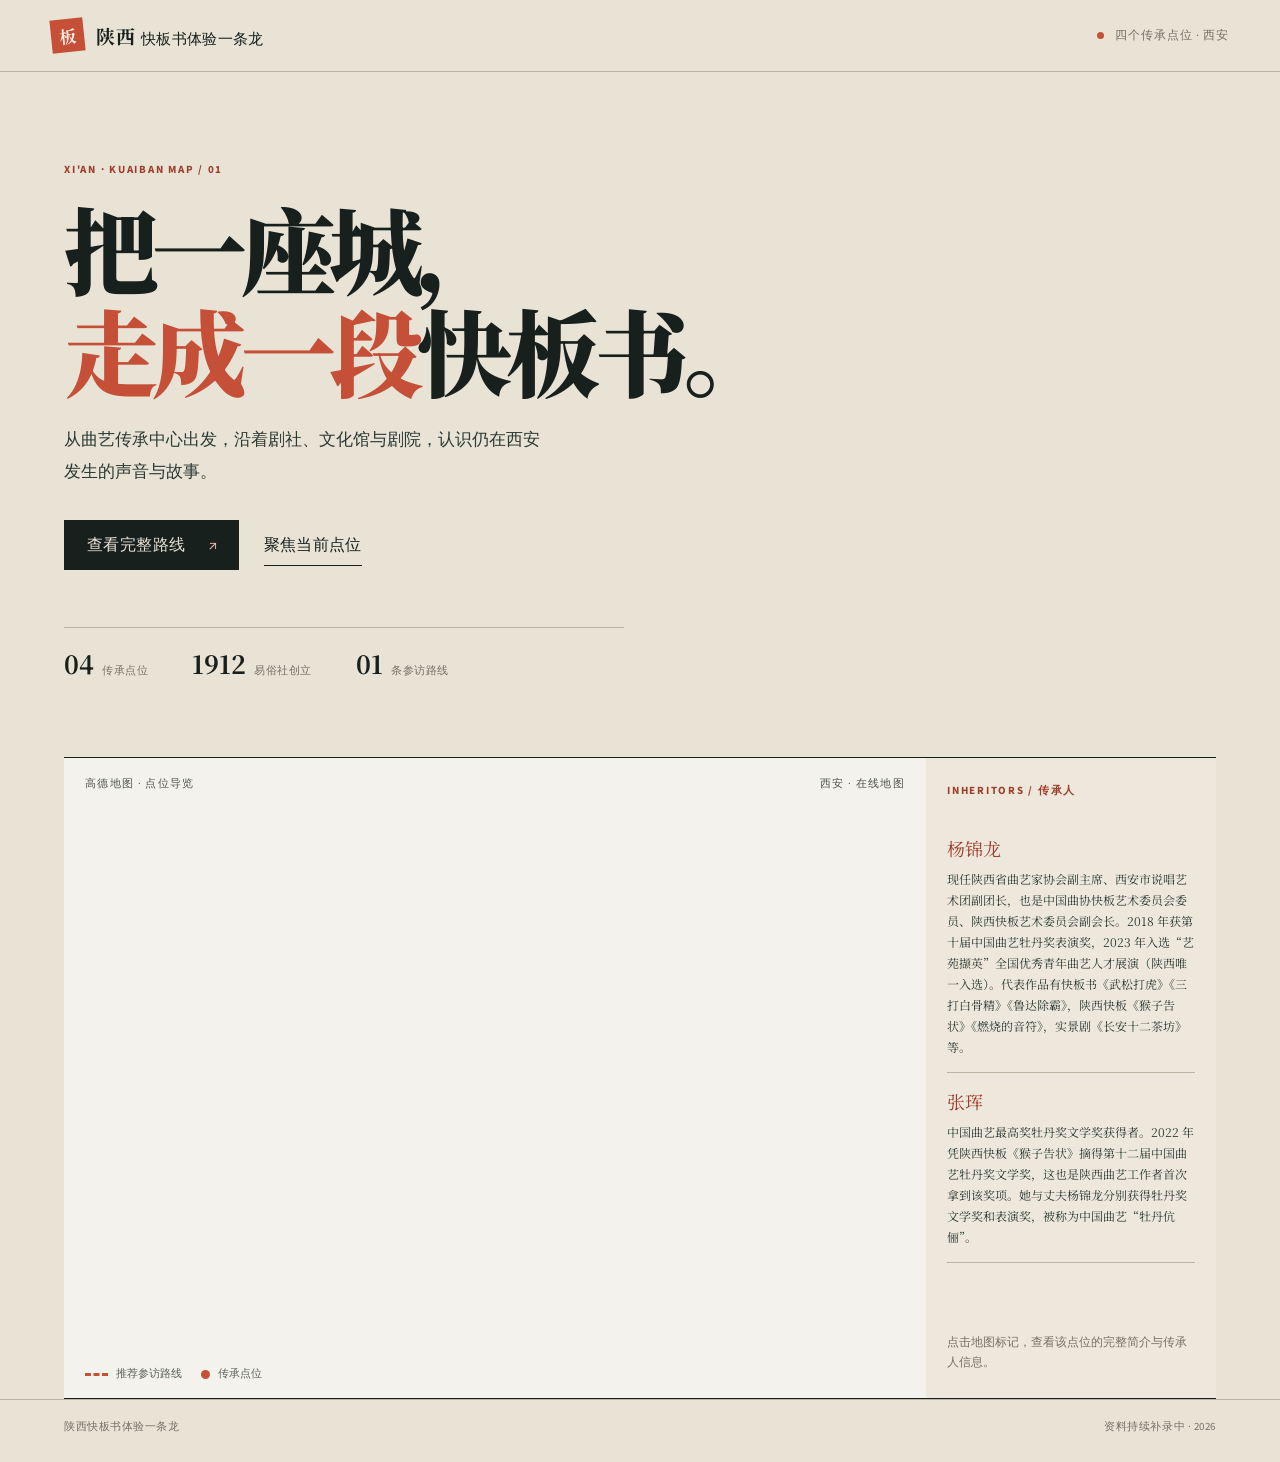
==== index.html @ 2d15ac90 "发布陕西快板书体验一条龙静态网页" ====
<!doctype html>
<html lang="zh-CN">
  <head>
    <meta charset="UTF-8" />
    <meta name="viewport" content="width=device-width, initial-scale=1.0" />
    <meta name="theme-color" content="#17201d" />
    <title>陕西快板书体验一条龙</title>
    <link rel="stylesheet" href="styles.css?v=amap20" />
    <script>window._AMapSecurityConfig={securityJsCode:'a6486c6a48bc2e803188464b3180329f'};window.initAMap=()=>window.dispatchEvent(new Event('amap-ready'));</script>
    <script src="https://webapi.amap.com/maps?v=2.0&key=918c41a91f92897a0891cd1651e1e7b3&callback=initAMap"></script>
  </head>
  <body>
    <header class="topbar">
      <a class="brand" href="#top" aria-label="返回首页">
        <span class="brand-mark">板</span>
        <span><b>陕西</b> 快板书体验一条龙</span>
      </a>
      <div class="top-meta"><span class="status-dot"></span> 四个传承点位 · 西安</div>
    </header>

    <main id="top" class="page-shell">
      <section class="intro-block">
        <div class="eyebrow">XI'AN · KUAIBAN MAP / 01</div>
        <h1>把一座城，<br /><em>走成一段</em>快板书。</h1>
        <p class="intro-copy">从曲艺传承中心出发，沿着剧社、文化馆与剧院，认识仍在西安发生的声音与故事。</p>
        <div class="intro-actions">
          <button id="routeToggle" class="primary-button" type="button">查看完整路线 <span>↗</span></button>
          <button id="focusCurrent" class="text-button" type="button">聚焦当前点位</button>
        </div>
        <div class="metrics" aria-label="地图概况">
          <div><strong>04</strong><span>传承点位</span></div>
          <div><strong>1912</strong><span>易俗社创立</span></div>
          <div><strong>01</strong><span>条参访路线</span></div>
        </div>
      </section>

      <section class="map-layout" aria-label="点位地图">
        <div class="map-stage">
          <div class="map-heading"><span>高德地图 · 点位导览</span><span>西安 · 在线地图</span></div>
          <div id="realMap" class="local-map" role="application" aria-label="西安快板书传承点位地图">
            <div id="mapStatus" class="map-status" role="status">正在加载高德地图…</div>
            <div id="amapContainer" class="amap-container" aria-hidden="false"></div>
            <div id="mapLibre" class="maplibre-map" aria-hidden="true"></div>
            <svg id="localMapSvg" viewBox="0 0 1000 640" preserveAspectRatio="xMidYMid slice" aria-hidden="true">
              <defs><pattern id="localGrid" width="34" height="34" patternUnits="userSpaceOnUse"><path d="M34 0H0V34" fill="none" stroke="#99a095" stroke-opacity=".22"/></pattern><filter id="shadow"><feDropShadow dx="0" dy="4" stdDeviation="4" flood-opacity=".18"/></filter></defs>
              <image id="baseMapImage" href="assets/xian-map.png" x="0" y="0" width="1000" height="640" preserveAspectRatio="xMidYMid slice"/>
              <rect width="1000" height="640" fill="#d6d1c5"/><rect width="1000" height="640" fill="url(#localGrid)"/>
              <path class="local-park" d="M80 128C170 80 244 108 319 77s130-27 204 23 147 31 234 77 80 110 104 177-15 141-93 175-159-11-223 26-154 21-220-29-144-41-156-113 24-155-21-285z"/>
              <path class="local-water" d="M-40 555C170 462 280 483 412 550s302 82 640-20"/><path class="local-water thin" d="M-20 582C170 489 286 512 416 574s304 77 628-17"/>
              <g class="local-roads"><path d="M-20 525C170 470 318 412 488 367S764 260 1030 108"/><path d="M-30 168C157 212 280 310 433 341s296 31 604 115"/><path d="M220-20C266 152 342 275 459 361s227 161 367 326"/><path d="M807-20C702 108 642 207 614 310s-27 207-78 350"/><path class="minor" d="M27 350C177 305 292 316 430 355s288 53 558-25M179 622c75-117 163-171 284-197s267-4 482 83"/></g>
              <g class="local-blocks"><path d="M132 224h92v59h-92zM243 212h78v71h-78zM337 232h65v51h-65zM142 301h82v44h-82zM249 303h88v42h-88z"/><path d="M496 126h89v68h-89zM605 143h67v51h-67zM692 127h109v67H692zM518 220h77v57h-77zM612 220h104v57H612z"/><path d="M738 370h85v54h-85zM842 356h70v68h-70zM764 450h64v47h-64zM842 449h100v48H842z"/></g>
              <g class="local-labels"><text x="113" y="115">城墙以内</text><text x="797" y="577">曲江片区</text><text x="79" y="437">雁塔区</text><text x="817" y="269">新城区</text><text x="310" y="418">南二环</text><text x="697" y="311">北大街</text><text x="393" y="184">东大街</text></g>
              <path id="routePath" class="local-route is-hidden" d="M183 465 C 308 431, 393 405, 504 354 S 680 260, 809 178"/>
              <g id="markers"></g>
            </svg>
            <div class="local-zoom"><button id="zoomIn" type="button" aria-label="放大地图">+</button><button id="zoomOut" type="button" aria-label="缩小地图">−</button></div>
          </div>
          <article id="mapCard" class="map-card" aria-live="polite">
            <button id="mapCardClose" class="map-card-close" type="button" aria-label="关闭点位卡片">×</button>
            <div class="map-card-image" id="mapCardImage"></div>
            <div class="map-card-body"><div class="map-card-kicker" id="mapCardKicker"></div><h3 id="mapCardTitle"></h3><p id="mapCardIntro"></p></div>
          </article>
          <div class="map-legend"><span><i class="legend-line"></i> 推荐参访路线</span><span><i class="legend-point"></i> 传承点位</span></div>
        </div>
        <aside class="spot-panel"><div class="panel-kicker">INHERITORS / 传承人</div><div id="panelPeople" class="panel-people"></div><div class="panel-note">点击地图标记，查看该点位的完整简介与传承人信息。</div></aside>
      </section>
    </main>
    <footer class="footer"><span>陕西快板书体验一条龙</span><span>资料持续补录中 · 2026</span></footer>
    <script src="app.js?v=amap20"></script>
  </body>
</html>
---- styles.css ----
@import url('https://fonts.googleapis.com/css2?family=Noto+Serif+SC:wght@500;600;700;900&family=Source+Sans+3:wght@400;500;600;700&display=swap');

:root{--ink:#17201d;--ink-2:#2b3933;--paper:#e9e3d6;--paper-deep:#d9d0c0;--red:#c64f38;--red-dark:#9e3d2c;--line:#bdb3a3;--muted:#756f66;--sans:'Source Sans 3','Microsoft YaHei',sans-serif;--serif:'Noto Serif SC','Songti SC',serif}
*{box-sizing:border-box}html{scroll-behavior:smooth}body{margin:0;background:var(--paper);color:var(--ink);font-family:var(--sans);font-size:16px}button,a{font:inherit;color:inherit}button{cursor:pointer}.topbar{height:72px;padding:0 clamp(22px,4vw,64px);display:flex;justify-content:space-between;align-items:center;border-bottom:1px solid var(--line);letter-spacing:.02em}.brand{display:flex;align-items:center;gap:12px;text-decoration:none;font-size:15px}.brand b{font-family:var(--serif);font-size:19px;margin-right:3px}.brand-mark{display:grid;place-items:center;width:33px;height:33px;background:var(--red);color:#f5eddf;font-family:var(--serif);font-weight:700;font-size:17px;transform:rotate(-6deg)}.top-meta{font-size:12px;color:var(--muted);letter-spacing:.08em;text-transform:uppercase}.status-dot{display:inline-block;width:7px;height:7px;background:var(--red);border-radius:50%;margin-right:8px}.page-shell{max-width:1440px;margin:auto;padding:clamp(48px,7vw,98px) clamp(22px,5vw,80px) 0}.intro-block{max-width:790px;margin-bottom:76px}.eyebrow,.panel-kicker,.detail-kicker,.subheading{font-size:11px;letter-spacing:.16em;text-transform:uppercase;color:var(--red-dark);font-weight:700}.intro-block h1{font-family:var(--serif);font-size:clamp(52px,7.4vw,112px);line-height:1.08;letter-spacing:-.07em;margin:19px 0 25px;font-weight:900}.intro-block h1 em{font-style:normal;color:var(--red)}.intro-copy{max-width:490px;color:var(--ink-2);font-size:17px;line-height:1.85;margin:0}.intro-actions{display:flex;align-items:center;gap:25px;margin-top:32px}.primary-button{border:0;background:var(--ink);color:var(--paper);padding:14px 20px 14px 23px;letter-spacing:.03em;transition:.2s}.primary-button span{display:inline-block;margin-left:19px;color:#e6b7a8}.primary-button:hover{background:var(--red)}.text-button{border:0;border-bottom:1px solid var(--ink);background:transparent;padding:9px 0;letter-spacing:.02em}.metrics{display:flex;gap:44px;margin-top:57px;padding-top:17px;border-top:1px solid var(--line);width:min(100%,560px)}.metrics div{display:flex;align-items:baseline;gap:8px}.metrics strong{font-family:var(--serif);font-size:25px}.metrics span{font-size:11px;color:var(--muted);letter-spacing:.05em}.map-layout{display:grid;grid-template-columns:minmax(0,1fr) 290px;gap:0;border-top:1px solid var(--ink);border-bottom:1px solid var(--ink)}.map-stage{position:relative;min-height:640px;background:#c8c0b0;overflow:hidden}.map-heading{position:absolute;z-index:2;left:21px;right:21px;top:18px;display:flex;justify-content:space-between;font-size:11px;letter-spacing:.12em;color:#4f554b;text-transform:uppercase}.map-art{display:block;width:100%;height:100%;min-height:640px}.district{fill:#b3b6a3;stroke:#8e9984;stroke-width:2}.road{fill:none;stroke:#f1e9d8;stroke-width:14;stroke-linecap:round;opacity:.75}.road-main{stroke:#9c978a;stroke-width:23}.minor-road{fill:none;stroke:#ded4c1;stroke-width:4;opacity:.8}.route-path{fill:none;stroke:var(--red);stroke-width:6;stroke-dasharray:13 9;stroke-linecap:round;opacity:.95;transition:opacity .3s}.route-path.is-hidden{opacity:0}.water path{fill:none;stroke:#769da0;stroke-width:13;stroke-linecap:round}.map-label{font-family:var(--serif);font-size:19px;fill:#586054;letter-spacing:.12em}.map-label.small{font-family:var(--sans);font-size:12px;letter-spacing:.1em}.map-legend{position:absolute;z-index:3;bottom:17px;left:21px;display:flex;gap:19px;font-size:11px;color:#596056}.legend-line{display:inline-block;width:23px;border-top:3px dashed var(--red);vertical-align:middle;margin-right:6px}.legend-point{display:inline-block;width:9px;height:9px;border-radius:50%;background:var(--red);vertical-align:middle;margin-right:6px}.marker{cursor:pointer}.marker .marker-ring{fill:var(--paper);stroke:var(--red);stroke-width:3}.marker .marker-core{fill:var(--red)}.marker text{font-family:var(--sans);font-size:12px;fill:var(--ink);font-weight:600}.marker.active .marker-ring{fill:var(--red)}.marker.active .marker-core{fill:var(--paper)}.marker.active text{fill:var(--red-dark);font-weight:700}.spot-panel{padding:25px 21px;background:#eee8dc;display:flex;flex-direction:column}.spot-list{margin-top:21px}.spot-item{padding:17px 0;border-bottom:1px solid var(--line);display:grid;grid-template-columns:34px 1fr;gap:7px;cursor:pointer;transition:.2s}.spot-item:hover .spot-name,.spot-item.active .spot-name{color:var(--red-dark)}.spot-no{font-family:var(--serif);font-size:16px;color:var(--red)}.spot-name{font-family:var(--serif);font-weight:700;font-size:17px;line-height:1.4}.spot-place{font-size:11px;color:var(--muted);margin-top:6px}.panel-note{font-size:12px;line-height:1.65;color:var(--muted);margin-top:auto;padding-top:27px}.detail-section{padding:83px 0 104px}.detail-index{display:flex;align-items:center;gap:16px;color:var(--red-dark);font-size:11px;letter-spacing:.14em;text-transform:uppercase}.detail-index>span:first-child{font-family:var(--serif);font-size:25px;letter-spacing:0}.rule{height:1px;width:61px;background:var(--red)}.detail-content{display:grid;grid-template-columns:minmax(280px, .9fr) minmax(360px, 1.1fr);gap:clamp(40px,7vw,110px);margin-top:30px}.detail-visual{position:relative;min-height:390px;background:linear-gradient(135deg,#334f43,#172923 65%,#5e7465);display:flex;align-items:center;justify-content:center;overflow:hidden}.detail-visual:before,.detail-visual:after{content:'';position:absolute;border:1px solid rgba(237,225,205,.35);transform:rotate(38deg);width:340px;height:480px}.detail-visual:after{transform:rotate(-38deg);width:220px;height:350px;border-color:rgba(198,79,56,.55)}#detailSeal{font-family:var(--serif);font-size:180px;color:#e9e3d6;opacity:.92;z-index:1;writing-mode:vertical-rl;line-height:.8}.visual-caption{position:absolute;bottom:18px;left:20px;color:#d4cabb;font-size:10px;letter-spacing:.16em}.detail-copy{padding-top:13px}.detail-copy h2{font-family:var(--serif);font-size:clamp(30px,4vw,55px);line-height:1.25;letter-spacing:-.05em;margin:12px 0 11px}.detail-address{font-size:12px;color:var(--muted);letter-spacing:.04em}.detail-copy>p:not(.detail-address){font-family:var(--serif);font-size:16px;line-height:2.05;color:var(--ink-2);max-width:620px;margin-top:25px}.highlights{display:flex;flex-wrap:wrap;gap:8px;margin-top:25px}.highlight{border:1px solid var(--line);padding:7px 10px;color:var(--muted);font-size:11px}.people-block{border-top:1px solid var(--line);margin-top:34px;padding-top:17px}.people-list{display:flex;gap:25px;margin-top:15px}.person{display:flex;gap:10px;align-items:center}.person-avatar{width:35px;height:35px;background:var(--paper-deep);display:grid;place-items:center;font-family:var(--serif);color:var(--red-dark)}.person-name{font-family:var(--serif);font-size:14px}.person-role{font-size:10px;color:var(--muted);margin-top:2px}.footer{max-width:1440px;margin:auto;padding:19px clamp(22px,5vw,80px) 28px;border-top:1px solid var(--line);display:flex;justify-content:space-between;color:var(--muted);font-size:11px;letter-spacing:.05em}@media(max-width:850px){.top-meta{display:none}.intro-block{margin-bottom:51px}.map-layout{grid-template-columns:1fr}.map-stage{min-height:510px}.map-art{min-height:510px}.spot-panel{padding:23px 20px 29px}.spot-list{display:grid;grid-template-columns:1fr 1fr;column-gap:22px}.panel-note{margin-top:28px}.detail-content{grid-template-columns:1fr;gap:32px}.detail-visual{min-height:280px}.metrics{gap:20px}.metrics strong{font-size:20px}}@media(max-width:560px){.page-shell{padding-top:48px}.intro-block h1{font-size:51px}.intro-copy{font-size:15px}.intro-actions{gap:17px;flex-wrap:wrap}.metrics{display:grid;grid-template-columns:1fr 1fr;gap:16px}.map-stage,.map-art{min-height:390px}.map-heading{font-size:9px}.map-legend{font-size:9px}.spot-list{display:block}.detail-section{padding:61px 0 76px}.detail-visual{min-height:250px}.detail-copy h2{font-size:34px}.people-list{gap:14px;flex-wrap:wrap}.footer{display:block}.footer span{display:block;margin-bottom:5px}}
@media(prefers-reduced-motion:reduce){*{scroll-behavior:auto!important;transition:none!important}}

/* 地图增强：建筑肌理、完整名称标牌和地图内浮层卡片 */
.buildings path{fill:#9ea898;stroke:#808d7f;stroke-width:1.2;opacity:.72}.road-labels text{font-family:var(--sans);font-size:10px;fill:#6f776c;letter-spacing:.12em}.marker-label rect{fill:rgba(238,232,220,.94);stroke:#9d9689;stroke-width:1}.marker-label text{font-family:var(--sans);font-size:11px;fill:var(--ink);font-weight:600}.marker.active .marker-label rect{fill:var(--red)}.marker.active .marker-label text{fill:var(--paper)}.spot-item{grid-template-columns:1fr;text-align:left;background:none;border-left:0;border-right:0;border-top:0;width:100%}.spot-no{display:none}
.map-card{position:absolute;z-index:4;right:22px;bottom:55px;width:min(360px,calc(100% - 44px));background:#f1eadf;box-shadow:0 18px 38px rgba(38,42,35,.2);display:grid;grid-template-columns:112px 1fr;opacity:1;transform:translateY(0);transition:opacity .25s ease,transform .25s ease}.map-card.is-closing{opacity:0;transform:translateY(12px);pointer-events:none}.map-card-close{position:absolute;z-index:2;right:8px;top:6px;border:0;background:transparent;color:var(--paper);font-size:21px;line-height:1}.map-card-image{min-height:190px;background-size:cover;background-position:center;filter:saturate(.8)}.map-card-body{padding:18px 18px 15px}.map-card-kicker{font-size:9px;letter-spacing:.1em;color:var(--red-dark);text-transform:uppercase;line-height:1.45}.map-card-body h3{font-family:var(--serif);font-size:19px;line-height:1.35;margin:7px 0 8px}.map-card-body p{font-size:12px;line-height:1.7;color:var(--ink-2);margin:0;display:-webkit-box;-webkit-line-clamp:4;-webkit-box-orient:vertical;overflow:hidden}.map-card-more{border:0;border-bottom:1px solid var(--red);background:transparent;color:var(--red-dark);padding:8px 0 3px;margin-top:11px;font-size:11px}.map-card-more span{margin-left:10px}
@media(max-width:560px){.map-card{right:14px;bottom:46px;width:calc(100% - 28px);grid-template-columns:92px 1fr}.map-card-image{min-height:165px}.map-card-body{padding:14px}.map-card-body h3{font-size:16px}.map-card-body p{font-size:11px;-webkit-line-clamp:3}}

#realMap{height:640px;width:100%;filter:saturate(.72) sepia(.12)}.leaflet-control-zoom a{color:var(--ink)!important;background:#eee8dc!important;border-color:var(--line)!important}.leaflet-control-attribution{font-size:9px;background:rgba(238,232,220,.8)!important}.custom-marker{background:transparent;border:0}.pin{display:block;width:22px;height:22px;border-radius:50%;background:var(--red);border:4px solid #f0e8dc;box-shadow:0 2px 8px rgba(30,35,28,.35);transition:transform .2s}.pin.active{transform:scale(1.3);background:var(--ink);border-color:var(--red)}.detail-visual{background-size:cover;background-position:center}.detail-visual.has-image:before{background:linear-gradient(90deg,rgba(23,32,29,.15),transparent)}.detail-visual.has-image #detailSeal{display:none}.detail-visual.has-image .visual-caption{background:rgba(23,32,29,.55);padding:5px 8px;left:14px;bottom:14px}
@media(max-width:850px){#realMap{height:510px}}@media(max-width:560px){#realMap{height:390px}}
.map-fallback{display:none;position:absolute;inset:0;background:#c9c4b8;overflow:hidden;z-index:0}.map-fallback.show{display:block}.fallback-grid{position:absolute;inset:0;background-image:linear-gradient(rgba(106,113,103,.15) 1px,transparent 1px),linear-gradient(90deg,rgba(106,113,103,.15) 1px,transparent 1px);background-size:38px 38px}.fallback-ring{position:absolute;border:2px solid #a1a999;border-radius:48%;transform:rotate(-14deg)}.ring-one{width:78%;height:61%;left:10%;top:18%}.ring-two{width:58%;height:43%;left:21%;top:27%;border-color:#b1b6aa}.fallback-road{position:absolute;color:#687066;font-size:12px;letter-spacing:.1em;background:#e9e3d6;padding:4px 9px;transform:rotate(-18deg)}.r1{right:16%;top:31%}.r2{left:37%;top:17%;transform:rotate(68deg)}.r3{left:27%;bottom:27%;transform:rotate(-8deg)}.fallback-water{position:absolute;width:130%;height:46px;left:-15%;bottom:13%;border-top:10px solid #789a9d;border-bottom:6px solid #789a9d;border-radius:50%;transform:rotate(5deg);opacity:.65}.fallback-label{position:absolute;font-family:var(--serif);font-size:18px;color:#637064}.l1{left:14%;top:26%}.l2{right:14%;bottom:22%}.l3{left:23%;bottom:32%;font-family:var(--sans);font-size:12px}.l4{right:24%;top:23%;font-family:var(--sans);font-size:12px}
.person-expanded{align-items:flex-start;max-width:620px;margin-bottom:18px}.person-expanded .person-role{line-height:1.6;display:block;max-width:550px}
#realMap{height:640px;width:100%;filter:saturate(.72) sepia(.12);position:relative;z-index:1}.map-fallback{display:none;position:absolute;inset:0;background:#c9c4b8;overflow:hidden;z-index:0}.map-fallback.show{display:block}.fallback-grid{position:absolute;inset:0;background-image:linear-gradient(rgba(106,113,103,.15) 1px,transparent 1px),linear-gradient(90deg,rgba(106,113,103,.15) 1px,transparent 1px);background-size:38px 38px}.fallback-ring{position:absolute;border:2px solid #a1a999;border-radius:48%;transform:rotate(-14deg)}.ring-one{width:78%;height:61%;left:10%;top:18%}.ring-two{width:58%;height:43%;left:21%;top:27%;border-color:#b1b6aa}.fallback-road{position:absolute;color:#687066;font-size:12px;letter-spacing:.1em;background:#e9e3d6;padding:4px 9px;transform:rotate(-18deg)}.r1{right:16%;top:31%}.r2{left:37%;top:17%;transform:rotate(68deg)}.r3{left:27%;bottom:27%;transform:rotate(-8deg)}.fallback-water{position:absolute;width:130%;height:46px;left:-15%;bottom:13%;border-top:10px solid #789a9d;border-bottom:6px solid #789a9d;border-radius:50%;transform:rotate(5deg);opacity:.65}.fallback-label{position:absolute;font-family:var(--serif);font-size:18px;color:#637064}.l1{left:14%;top:26%}.l2{right:14%;bottom:22%}.l3{left:23%;bottom:32%;font-family:var(--sans);font-size:12px}.l4{right:24%;top:23%;font-family:var(--sans);font-size:12px}
.leaflet-container{background:transparent!important}.leaflet-pane,.leaflet-control-container{z-index:5}.map-fallback{z-index:0!important}.map-fallback.show{display:block!important}
/* 本地地图信息布局 */
.spot-panel{justify-content:flex-start}.panel-people{margin-top:22px}.panel-person{padding:15px 0;border-bottom:1px solid var(--line)}.panel-person-name{font-family:var(--serif);font-size:18px;color:var(--red-dark);margin-bottom:7px}.panel-person-role{font-family:var(--serif);font-size:12px;line-height:1.75;color:var(--ink-2)}.panel-note{margin-top:auto}.map-card{grid-template-columns:145px 1fr;width:min(570px,calc(100% - 44px));max-height:min(430px,calc(100% - 90px))}.map-card-image{min-height:300px}.map-card-body{overflow:auto}.map-card-body p{display:block;-webkit-line-clamp:unset;max-height:none}.map-card-people{border-top:1px solid var(--line);margin-top:14px;padding-top:11px}.card-person{margin-bottom:10px}.card-person b{display:block;font-family:var(--serif);font-size:14px;color:var(--red-dark);margin-bottom:3px}.card-person span{display:block;font-family:var(--serif);font-size:11px;line-height:1.65;color:var(--ink-2)}
.maplibre-map{position:absolute;inset:0;z-index:2}.local-map .localMapSvg,.local-map>svg{position:relative;z-index:1}.map-stage.map-online .local-map>svg{visibility:hidden}.maplibre-marker{width:24px;height:24px;border-radius:50%;background:var(--red);border:4px solid #f1eadf;box-shadow:0 3px 12px rgba(24,31,28,.4);cursor:pointer;transition:transform .2s}.maplibre-marker.active{background:var(--ink);border-color:var(--red);transform:scale(1.25)}.maplibre-label{position:absolute;white-space:nowrap;transform:translate(-50%,-38px);background:rgba(241,234,223,.94);border:1px solid #aaa092;padding:4px 7px;font:600 11px var(--sans);color:var(--ink);pointer-events:none}.maplibre-route{stroke:#c64f38;stroke-width:5;stroke-dasharray:10 8;fill:none}.maplibregl-ctrl-group{border:1px solid var(--line)!important;border-radius:0!important}.maplibregl-ctrl-group button{background:#eee8dc!important}.maplibregl-ctrl-attrib{font-size:9px!important;background:rgba(241,234,223,.8)!important}
#mapLibre{background:transparent!important}.map-stage:not(.map-online) #mapLibre{display:none}
/* 本地离线地图始终作为主图层，避免外部地图资源导致空白 */
#mapLibre{display:none!important}.map-stage.map-online .local-map>svg{visibility:visible!important}.local-map>svg{visibility:visible!important;opacity:1!important;filter:none!important}
.map-stage.map-online .local-map>svg{visibility:hidden!important}.amap-marker{position:relative;display:block;width:190px;height:36px;border:0;background:rgba(241,234,223,.94);box-shadow:0 2px 8px rgba(25,30,26,.18);padding:0 8px 0 31px;color:var(--ink);font:600 12px var(--sans);text-align:left;white-space:nowrap;cursor:pointer}.amap-marker i{position:absolute;left:8px;top:9px;width:15px;height:15px;border-radius:50%;background:var(--red);border:3px solid #f1eadf;box-shadow:0 1px 4px rgba(0,0,0,.2)}.amap-marker.active{background:var(--red);color:#fff}.amap-marker.active i{background:#fff}.amap-logo{display:none!important}.amap-copyright{font-size:9px!important}
.map-status{position:absolute;z-index:30;left:50%;top:50%;transform:translate(-50%,-50%);background:rgba(241,234,223,.95);border:1px solid var(--line);padding:12px 18px;color:var(--ink-2);font-size:12px;letter-spacing:.04em;opacity:0;pointer-events:none;transition:opacity .2s}.map-status.visible{opacity:1}.map-stage:not(.map-online) .amap-container{display:none!important}.map-stage:not(.map-online) .local-map>svg{visibility:visible!important}
/* 用户提供的西安地图截图作为稳定本地底图 */
#localMapSvg>rect,#localMapSvg>.local-park,#localMapSvg>.local-water,#localMapSvg>.local-roads,#localMapSvg>.local-blocks,#localMapSvg>.local-labels{display:none!important}#localMapSvg>#baseMapImage{display:block!important}#localMapSvg>#routePath{display:block!important;fill:none!important}.local-map>svg{background:#d9e3ea}
#amapContainer{position:absolute;inset:0;z-index:2;background:#e8edf0}.map-stage:not(.map-online) #amapContainer{display:none}.map-stage.map-online #localMapSvg{visibility:hidden!important}.amap-marker{position:relative;display:block;width:190px;height:36px;border:0;background:rgba(241,234,223,.94);box-shadow:0 2px 8px rgba(25,30,26,.18);padding:0 8px 0 31px;color:var(--ink);font:600 12px var(--sans);text-align:left;white-space:nowrap;cursor:pointer}.amap-marker i{position:absolute;left:8px;top:9px;width:15px;height:15px;border-radius:50%;background:var(--red);border:3px solid #f1eadf;box-shadow:0 1px 4px rgba(0,0,0,.2)}.amap-marker.active{background:var(--red);color:#fff}.amap-marker.active i{background:#fff}.amap-logo{display:none!important}.amap-copyright{font-size:9px!important}
/* 修复高德初始化：不能在地图创建前隐藏内部 amap-container */
#amapContainer{display:block!important;position:absolute;inset:0;z-index:2;background:#e8edf0}.map-stage:not(.map-online) #amapContainer{display:block!important}.map-stage.map-online #localMapSvg{visibility:hidden!important}.map-stage:not(.map-online) #localMapSvg{visibility:visible!important}
/* 高德回调前保持本地地图可见，回调后由脚本以 inline !important 显示高德 */
#amapContainer{display:block!important}.map-stage.map-online #amapContainer{display:block!important}


/* 点位交互优化 */
.amap-marker{
  width:auto;height:auto;min-width:0;display:inline-flex;align-items:center;gap:7px;
  padding:3px 8px 3px 4px;border:1px solid rgba(23,32,29,.18);border-radius:999px;
  background:rgba(247,242,233,.94);box-shadow:0 5px 14px rgba(23,32,29,.2);
  color:var(--ink);font:600 11px var(--sans);white-space:nowrap;
  transform:translateY(0);transition:transform .18s ease,background .18s ease,box-shadow .18s ease;
}
.amap-marker:hover,.amap-marker:focus-visible{transform:translateY(-3px);background:#fffaf1;box-shadow:0 8px 18px rgba(23,32,29,.28);outline:2px solid rgba(198,79,56,.45);outline-offset:2px}
.amap-marker i{position:static;display:block;flex:0 0 16px;width:16px;height:16px;border:3px solid #f7f0e5;background:var(--red);box-shadow:0 1px 4px rgba(0,0,0,.24)}
.amap-marker.active{background:var(--red);color:#fff;transform:translateY(-2px);box-shadow:0 7px 17px rgba(142,51,37,.35)}
.amap-marker.active i{background:#fff;border-color:#fff}
.map-card{grid-template-columns:178px 1fr;width:min(520px,calc(100% - 42px));max-height:min(320px,calc(100% - 82px));border:1px solid rgba(23,32,29,.12);border-radius:4px;box-shadow:0 18px 42px rgba(23,32,29,.28)}
.map-card-image{min-height:260px}
.map-card-body{padding:22px 22px 20px}
.map-card-kicker{font-size:10px;letter-spacing:.08em}
.map-card-body h3{font-size:21px;margin:8px 0 10px}
.map-card-body p{font-size:13px;line-height:1.8}
.map-card-close{right:9px;top:7px;width:28px;height:28px;border-radius:50%;background:rgba(23,32,29,.7);color:#fff;font-size:20px;line-height:25px}
@media(max-width:560px){
  .map-card{grid-template-columns:105px 1fr;width:calc(100% - 28px);max-height:260px}
  .map-card-image{min-height:220px}
  .map-card-body{padding:15px}
  .map-card-body h3{font-size:17px}
  .map-card-body p{font-size:11px;line-height:1.65}
  .amap-marker{font-size:10px;padding-right:6px}
}
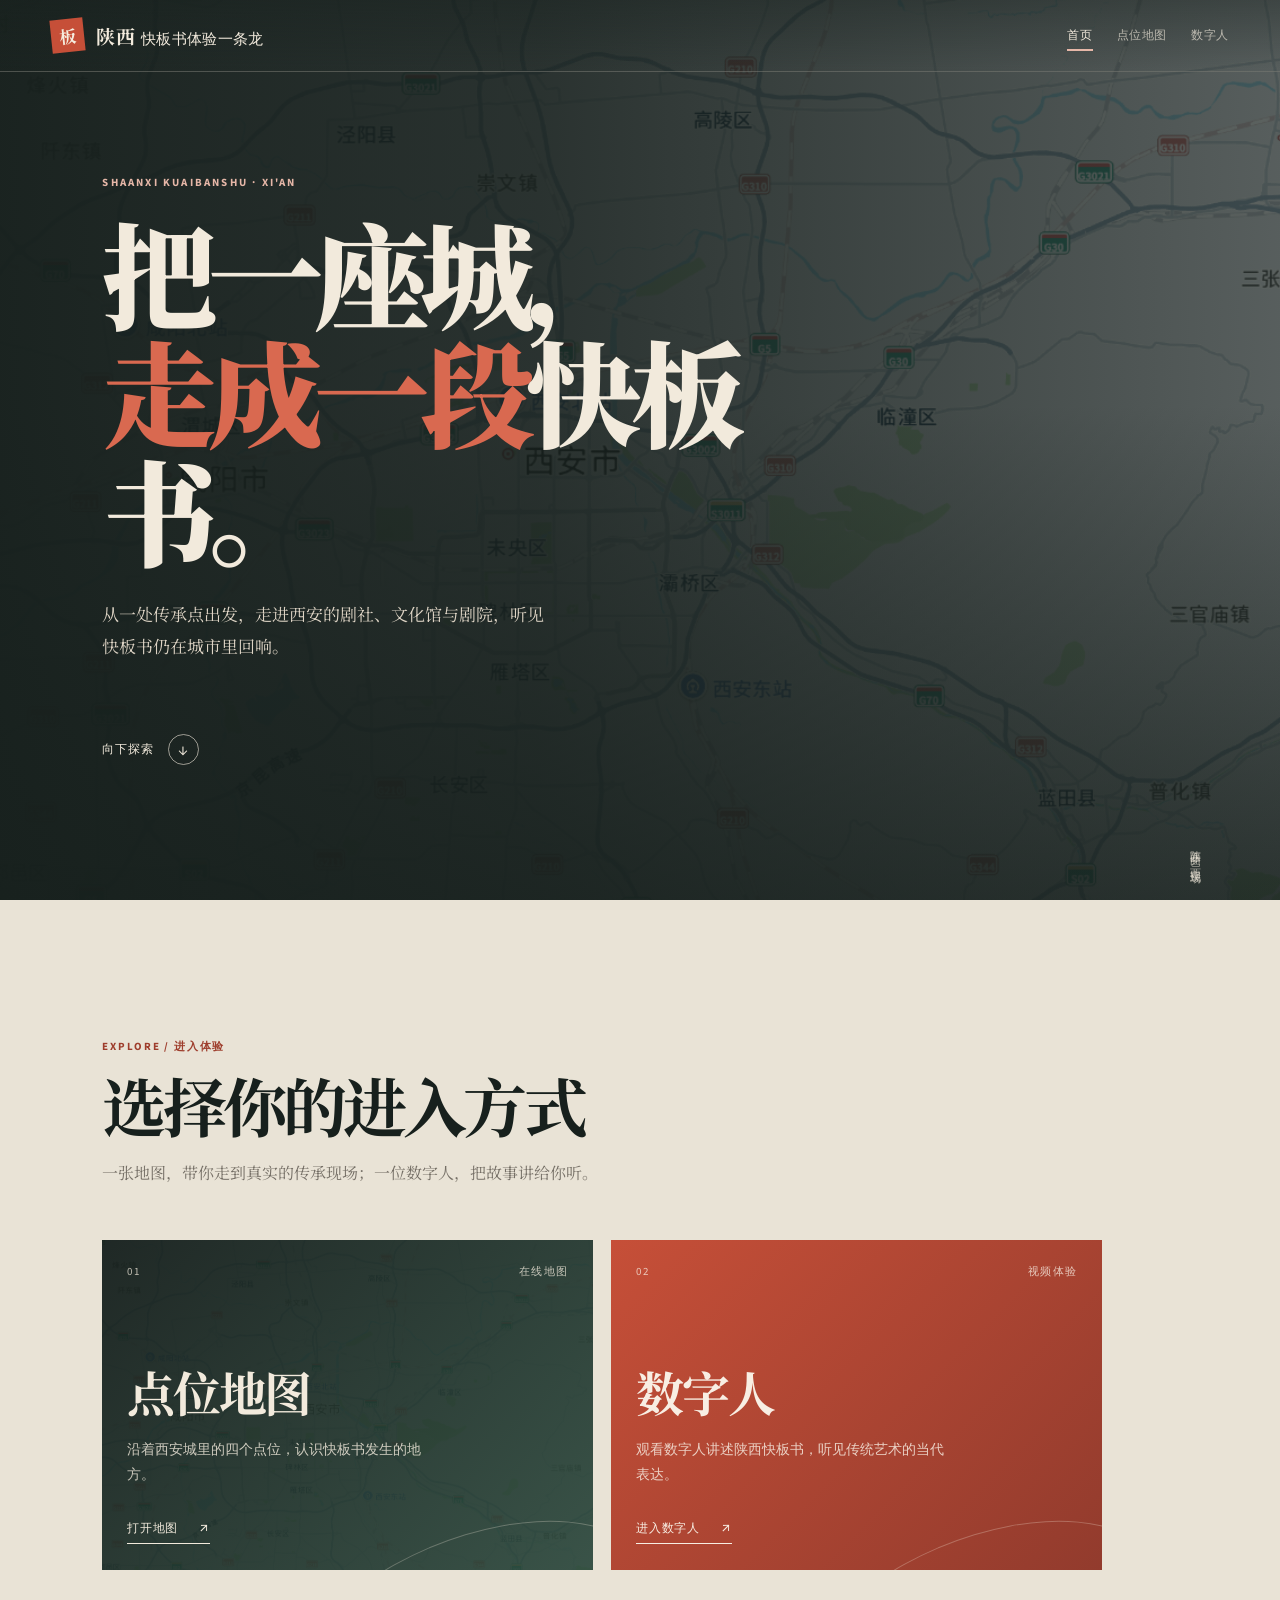
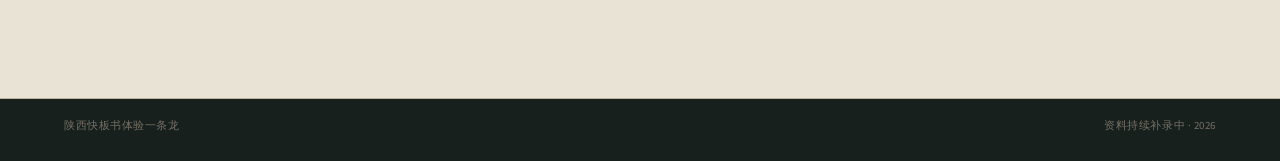
==== commit 9853e8c3: "新增首页地图子页和数字人视频页" ====
--- a/index.html
+++ b/index.html
@@ -5,76 +5,53 @@
     <meta name="viewport" content="width=device-width, initial-scale=1.0" />
     <meta name="theme-color" content="#17201d" />
     <title>陕西快板书体验一条龙</title>
-    <link rel="stylesheet" href="styles.css?v=amap20" />
-    <script>window._AMapSecurityConfig={securityJsCode:'a6486c6a48bc2e803188464b3180329f'};window.initAMap=()=>window.dispatchEvent(new Event('amap-ready'));</script>
-    <script src="https://webapi.amap.com/maps?v=2.0&key=918c41a91f92897a0891cd1651e1e7b3&callback=initAMap"></script>
+    <link rel="stylesheet" href="styles.css?v=home24" />
   </head>
-  <body>
-    <header class="topbar">
-      <a class="brand" href="#top" aria-label="返回首页">
+  <body class="home-page">
+    <header class="topbar home-topbar">
+      <a class="brand" href="index.html" aria-label="返回首页">
         <span class="brand-mark">板</span>
         <span><b>陕西</b> 快板书体验一条龙</span>
       </a>
-      <div class="top-meta"><span class="status-dot"></span> 四个传承点位 · 西安</div>
+      <nav class="site-nav" aria-label="主导航">
+        <a class="nav-current" href="index.html">首页</a>
+        <a href="map.html">点位地图</a>
+        <a href="digital-human.html">数字人</a>
+      </nav>
     </header>
 
-    <main id="top" class="page-shell">
-      <section class="intro-block">
-        <div class="eyebrow">XI'AN · KUAIBAN MAP / 01</div>
-        <h1>把一座城，<br /><em>走成一段</em>快板书。</h1>
-        <p class="intro-copy">从曲艺传承中心出发，沿着剧社、文化馆与剧院，认识仍在西安发生的声音与故事。</p>
-        <div class="intro-actions">
-          <button id="routeToggle" class="primary-button" type="button">查看完整路线 <span>↗</span></button>
-          <button id="focusCurrent" class="text-button" type="button">聚焦当前点位</button>
+    <main>
+      <section class="home-cover" aria-labelledby="cover-title">
+        <div class="cover-map" aria-hidden="true"></div>
+        <div class="cover-shade" aria-hidden="true"></div>
+        <div class="cover-content">
+          <p class="cover-kicker">SHAANXI KUAIBANSHU · XI'AN</p>
+          <h1 id="cover-title">把一座城，<br /><em>走成一段</em>快板书。</h1>
+          <p class="cover-intro">从一处传承点出发，走进西安的剧社、文化馆与剧院，听见快板书仍在城市里回响。</p>
+          <a class="cover-scroll" href="#entry"><span>向下探索</span><i>↓</i></a>
         </div>
-        <div class="metrics" aria-label="地图概况">
-          <div><strong>04</strong><span>传承点位</span></div>
-          <div><strong>1912</strong><span>易俗社创立</span></div>
-          <div><strong>01</strong><span>条参访路线</span></div>
-        </div>
+        <div class="cover-note">陕西曲艺 · 西安现场</div>
       </section>
 
-      <section class="map-layout" aria-label="点位地图">
-        <div class="map-stage">
-          <div class="map-heading"><span>高德地图 · 点位导览</span><span>西安 · 在线地图</span></div>
-          <div id="realMap" class="local-map" role="application" aria-label="西安快板书传承点位地图">
-            <div id="mapStatus" class="map-status" role="status">正在加载高德地图…</div>
-            <div id="amapContainer" class="amap-container" aria-hidden="false"></div>
-            <div id="mapLibre" class="maplibre-map" aria-hidden="true"></div>
-            <svg id="localMapSvg" viewBox="0 0 1000 640" preserveAspectRatio="xMidYMid slice" aria-hidden="true">
-              <defs><pattern id="localGrid" width="34" height="34" patternUnits="userSpaceOnUse"><path d="M34 0H0V34" fill="none" stroke="#99a095" stroke-opacity=".22"/></pattern><filter id="shadow"><feDropShadow dx="0" dy="4" stdDeviation="4" flood-opacity=".18"/></filter></defs>
-              <image id="baseMapImage" href="assets/xian-map.png" x="0" y="0" width="1000" height="640" preserveAspectRatio="xMidYMid slice"/>
-              <rect width="1000" height="640" fill="#d6d1c5"/><rect width="1000" height="640" fill="url(#localGrid)"/>
-              <path class="local-park" d="M80 128C170 80 244 108 319 77s130-27 204 23 147 31 234 77 80 110 104 177-15 141-93 175-159-11-223 26-154 21-220-29-144-41-156-113 24-155-21-285z"/>
-              <path class="local-water" d="M-40 555C170 462 280 483 412 550s302 82 640-20"/><path class="local-water thin" d="M-20 582C170 489 286 512 416 574s304 77 628-17"/>
-              <g class="local-roads"><path d="M-20 525C170 470 318 412 488 367S764 260 1030 108"/><path d="M-30 168C157 212 280 310 433 341s296 31 604 115"/><path d="M220-20C266 152 342 275 459 361s227 161 367 326"/><path d="M807-20C702 108 642 207 614 310s-27 207-78 350"/><path class="minor" d="M27 350C177 305 292 316 430 355s288 53 558-25M179 622c75-117 163-171 284-197s267-4 482 83"/></g>
-              <g class="local-blocks"><path d="M132 224h92v59h-92zM243 212h78v71h-78zM337 232h65v51h-65zM142 301h82v44h-82zM249 303h88v42h-88z"/><path d="M496 126h89v68h-89zM605 143h67v51h-67zM692 127h109v67H692zM518 220h77v57h-77zM612 220h104v57H612z"/><path d="M738 370h85v54h-85zM842 356h70v68h-70zM764 450h64v47h-64zM842 449h100v48H842z"/></g>
-              <g class="local-labels"><text x="113" y="115">城墙以内</text><text x="797" y="577">曲江片区</text><text x="79" y="437">雁塔区</text><text x="817" y="269">新城区</text><text x="310" y="418">南二环</text><text x="697" y="311">北大街</text><text x="393" y="184">东大街</text></g>
-              <path id="routePath" class="local-route is-hidden" d="M183 465 C 308 431, 393 405, 504 354 S 680 260, 809 178"/>
-              <g id="markers"></g>
-            </svg>
-            <div class="local-zoom"><button id="zoomIn" type="button" aria-label="放大地图">+</button><button id="zoomOut" type="button" aria-label="缩小地图">−</button></div>
-          </div>
-          <article id="mapCard" class="map-card" aria-live="polite">
-            <button id="mapCardClose" class="map-card-close" type="button" aria-label="关闭点位卡片">×</button>
-            <div class="map-card-image" id="mapCardImage"></div>
-            <div class="map-card-body"><div class="map-card-kicker" id="mapCardKicker"></div><h3 id="mapCardTitle"></h3><p id="mapCardIntro"></p></div>
-          </article>
-          <div class="map-legend"><span><i class="legend-line"></i> 推荐参访路线</span><span><i class="legend-point"></i> 传承点位</span></div>
+      <section id="entry" class="home-entry">
+        <div class="entry-heading">
+          <p class="eyebrow">EXPLORE / 进入体验</p>
+          <h2>选择你的进入方式</h2>
+          <p>一张地图，带你走到真实的传承现场；一位数字人，把故事讲给你听。</p>
         </div>
-        <aside class="spot-panel"><div class="panel-kicker">INHERITORS / 传承人</div><div id="panelPeople" class="panel-people"></div><div class="panel-note">点击地图标记，查看该点位的完整简介与传承人信息。</div></aside>
+        <div class="entry-grid">
+          <a class="entry-card entry-map" href="map.html">
+            <div class="entry-card-top"><span>01</span><span>在线地图</span></div>
+            <div class="entry-card-copy"><h3>点位地图</h3><p>沿着西安城里的四个点位，认识快板书发生的地方。</p><span class="entry-link">打开地图 <b>↗</b></span></div>
+          </a>
+          <a class="entry-card entry-digital" href="digital-human.html">
+            <div class="entry-card-top"><span>02</span><span>视频体验</span></div>
+            <div class="entry-card-copy"><h3>数字人</h3><p>观看数字人讲述陕西快板书，听见传统艺术的当代表达。</p><span class="entry-link">进入数字人 <b>↗</b></span></div>
+          </a>
+        </div>
       </section>
     </main>
     <footer class="footer"><span>陕西快板书体验一条龙</span><span>资料持续补录中 · 2026</span></footer>
-    <script src="app.js?v=amap20"></script>
   </body>
 </html>
 
-
-
-
-
-
-
-
-
--- a/styles.css
+++ b/styles.css
@@ -46,17 +46,100 @@
 .amap-marker.active i{background:#fff;border-color:#fff}
 .map-card{grid-template-columns:178px 1fr;width:min(520px,calc(100% - 42px));max-height:min(320px,calc(100% - 82px));border:1px solid rgba(23,32,29,.12);border-radius:4px;box-shadow:0 18px 42px rgba(23,32,29,.28)}
 .map-card-image{min-height:260px}
-.map-card-body{padding:22px 22px 20px}
+.map-card-body{min-width:0;min-height:0;overflow-y:auto;overflow-x:hidden;padding:22px 22px 20px}
 .map-card-kicker{font-size:10px;letter-spacing:.08em}
-.map-card-body h3{font-size:21px;margin:8px 0 10px}
-.map-card-body p{font-size:13px;line-height:1.8}
+.map-card-body h3{font-size:21px;margin:8px 0 10px;overflow-wrap:anywhere;word-break:break-word}
+.map-card-body p{font-size:13px;line-height:1.8;overflow-wrap:anywhere;word-break:break-word}
 .map-card-close{right:9px;top:7px;width:28px;height:28px;border-radius:50%;background:rgba(23,32,29,.7);color:#fff;font-size:20px;line-height:25px}
 @media(max-width:560px){
-  .map-card{grid-template-columns:105px 1fr;width:calc(100% - 28px);max-height:260px}
-  .map-card-image{min-height:220px}
-  .map-card-body{padding:15px}
+  .map-card{grid-template-columns:92px minmax(0,1fr);width:calc(100% - 28px);max-height:min(300px,calc(100% - 70px))}
+  .map-card-image{min-height:210px}
+  .map-card-body{min-width:0;max-height:300px;padding:15px}
   .map-card-body h3{font-size:17px}
   .map-card-body p{font-size:11px;line-height:1.65}
   .amap-marker{font-size:10px;padding-right:6px}
 }
 
+
+/* 手机端地图收紧高度，避免地图占满首屏 */
+@media (max-width:560px){
+  .map-stage{min-height:285px}
+  #realMap{height:285px}
+  .map-art{min-height:285px}
+  .map-card{max-height:220px;bottom:34px}
+  .map-card-image{min-height:180px}
+  .map-card-body{max-height:218px}
+}
+
+
+/* 站点导航 */
+.site-nav{display:flex;align-items:center;gap:24px;font-size:12px;letter-spacing:.05em}
+.site-nav a{position:relative;color:inherit;text-decoration:none;padding:8px 0;opacity:.68;transition:opacity .2s ease}
+.site-nav a:hover,.site-nav a.nav-current{opacity:1}
+.site-nav a.nav-current:after{content:'';position:absolute;left:0;right:0;bottom:1px;height:2px;background:var(--red)}
+.home-page{background:#17201d;color:#f2eadc}
+.home-topbar{position:absolute;z-index:10;top:0;left:0;right:0;color:#f2eadc;border-bottom-color:rgba(242,234,220,.24);background:linear-gradient(180deg,rgba(23,32,29,.4),transparent)}
+.home-topbar .brand b{color:#f2eadc}
+.home-topbar .site-nav a.nav-current:after{background:#e6b7a8}
+.home-cover{position:relative;min-height:100svh;display:flex;align-items:center;overflow:hidden;background:#17201d}
+.cover-map{position:absolute;inset:0;background-image:url('assets/xian-map.png');background-size:cover;background-position:center;opacity:.42;filter:saturate(.7) contrast(.9)}
+.cover-shade{position:absolute;inset:0;background:linear-gradient(90deg,rgba(23,32,29,.96) 0%,rgba(23,32,29,.78) 42%,rgba(23,32,29,.25) 100%),linear-gradient(0deg,rgba(23,32,29,.7),transparent 55%)}
+.cover-content{position:relative;z-index:1;width:min(100%,1000px);padding:150px clamp(28px,8vw,120px) 110px}
+.cover-kicker{font-size:11px;letter-spacing:.2em;color:#e6b7a8;font-weight:700;margin:0 0 22px}
+.cover-content h1{font-family:var(--serif);font-size:clamp(54px,9vw,128px);line-height:1.03;letter-spacing:-.08em;margin:0;color:#f2eadc;font-weight:900}
+.cover-content h1 em{font-style:normal;color:#d96950}
+.cover-intro{max-width:450px;font-family:var(--serif);font-size:17px;line-height:1.9;color:#ded4c5;margin:30px 0 0}
+.cover-scroll{display:inline-flex;align-items:center;gap:14px;margin-top:72px;color:#f2eadc;text-decoration:none;font-size:12px;letter-spacing:.08em}
+.cover-scroll i{display:grid;place-items:center;width:31px;height:31px;border:1px solid rgba(242,234,220,.6);border-radius:50%;font-style:normal;font-size:16px}
+.cover-note{position:absolute;z-index:1;right:clamp(24px,6vw,84px);bottom:34px;color:rgba(242,234,220,.62);font-size:11px;letter-spacing:.14em;writing-mode:vertical-rl}
+.home-entry{background:var(--paper);color:var(--ink);padding:clamp(70px,10vw,140px) clamp(22px,8vw,120px) clamp(80px,10vw,140px)}
+.entry-heading{max-width:620px}
+.entry-heading h2{font-family:var(--serif);font-size:clamp(35px,5vw,66px);line-height:1.15;letter-spacing:-.06em;margin:14px 0 16px}
+.entry-heading>p:last-child{color:var(--muted);font-family:var(--serif);line-height:1.9;margin:0}
+.entry-grid{display:grid;grid-template-columns:repeat(2,minmax(0,1fr));gap:18px;max-width:1000px;margin-top:52px}
+.entry-card{position:relative;display:flex;flex-direction:column;justify-content:space-between;min-height:330px;padding:24px 25px 26px;text-decoration:none;overflow:hidden;transition:transform .25s ease,box-shadow .25s ease}
+.entry-card:after{content:'';position:absolute;inset:auto -15% -55% 35%;height:210px;border:1px solid rgba(242,234,220,.28);border-radius:50%;transform:rotate(-23deg);pointer-events:none}
+.entry-card:hover{transform:translateY(-7px);box-shadow:0 20px 32px rgba(23,32,29,.16)}
+.entry-map{background:linear-gradient(135deg,rgba(23,32,29,.96),rgba(46,73,61,.94)),url('assets/xian-map.png') center/cover;color:#f2eadc}
+.entry-digital{background:linear-gradient(135deg,#c64f38,#923b2d);color:#f8eee3}
+.entry-card-top{position:relative;z-index:1;display:flex;justify-content:space-between;font-size:11px;letter-spacing:.12em;text-transform:uppercase;opacity:.78}
+.entry-card-copy{position:relative;z-index:1}
+.entry-card-copy h3{font-family:var(--serif);font-size:clamp(30px,4vw,48px);letter-spacing:-.05em;margin:0 0 12px}
+.entry-card-copy p{max-width:320px;font-size:14px;line-height:1.8;margin:0;opacity:.82}
+.entry-link{display:inline-block;margin-top:28px;padding-bottom:5px;border-bottom:1px solid currentColor;font-size:12px;letter-spacing:.05em}
+.entry-link b{margin-left:19px;font-size:16px;font-weight:400}
+.digital-page{background:var(--paper)}
+.digital-shell{max-width:1200px;margin:0 auto;padding:clamp(70px,10vw,130px) clamp(22px,6vw,90px) 90px}
+.digital-heading{max-width:720px}
+.digital-heading h1{font-family:var(--serif);font-size:clamp(45px,6.6vw,88px);line-height:1.08;letter-spacing:-.08em;margin:17px 0 18px}
+.digital-heading h1 em{font-style:normal;color:var(--red)}
+.digital-heading>p:last-child{color:var(--muted);font-family:var(--serif);font-size:17px;line-height:1.8;margin:0}
+.digital-player{margin-top:55px;background:var(--ink);padding:12px;box-shadow:0 18px 36px rgba(23,32,29,.18)}
+.digital-player video{display:block;width:100%;max-height:70vh;object-fit:contain;background:#101715}
+.digital-player-caption{display:flex;justify-content:space-between;color:#d9d0c0;font-size:11px;letter-spacing:.1em;padding:13px 5px 2px}
+.digital-back{display:flex;gap:28px;margin-top:28px;font-size:12px}
+.digital-back a{color:var(--red-dark);text-decoration:none;border-bottom:1px solid var(--red-dark);padding-bottom:5px}
+@media(max-width:700px){
+  .site-nav{gap:13px;font-size:11px}
+  .home-topbar{padding-left:18px;padding-right:18px}
+  .home-topbar .brand{font-size:13px}
+  .home-topbar .brand b{font-size:17px}
+  .cover-content{padding:130px 24px 100px}
+  .cover-content h1{font-size:clamp(49px,14vw,74px)}
+  .cover-intro{font-size:15px;max-width:330px}
+  .cover-scroll{margin-top:52px}
+  .cover-note{right:18px;bottom:22px;font-size:9px}
+  .entry-grid{grid-template-columns:1fr;margin-top:36px}
+  .entry-card{min-height:260px}
+  .entry-card-copy h3{font-size:36px}
+  .digital-shell{padding-top:70px}
+  .digital-heading h1{font-size:47px}
+  .digital-player{margin-top:36px;padding:7px}
+  .digital-player-caption{font-size:9px}
+}
+@media(max-width:430px){
+  .topbar .brand span:last-child{max-width:150px;white-space:nowrap;overflow:hidden;text-overflow:ellipsis}
+  .site-nav{gap:10px}
+  .site-nav a{padding:6px 0}
+}
+
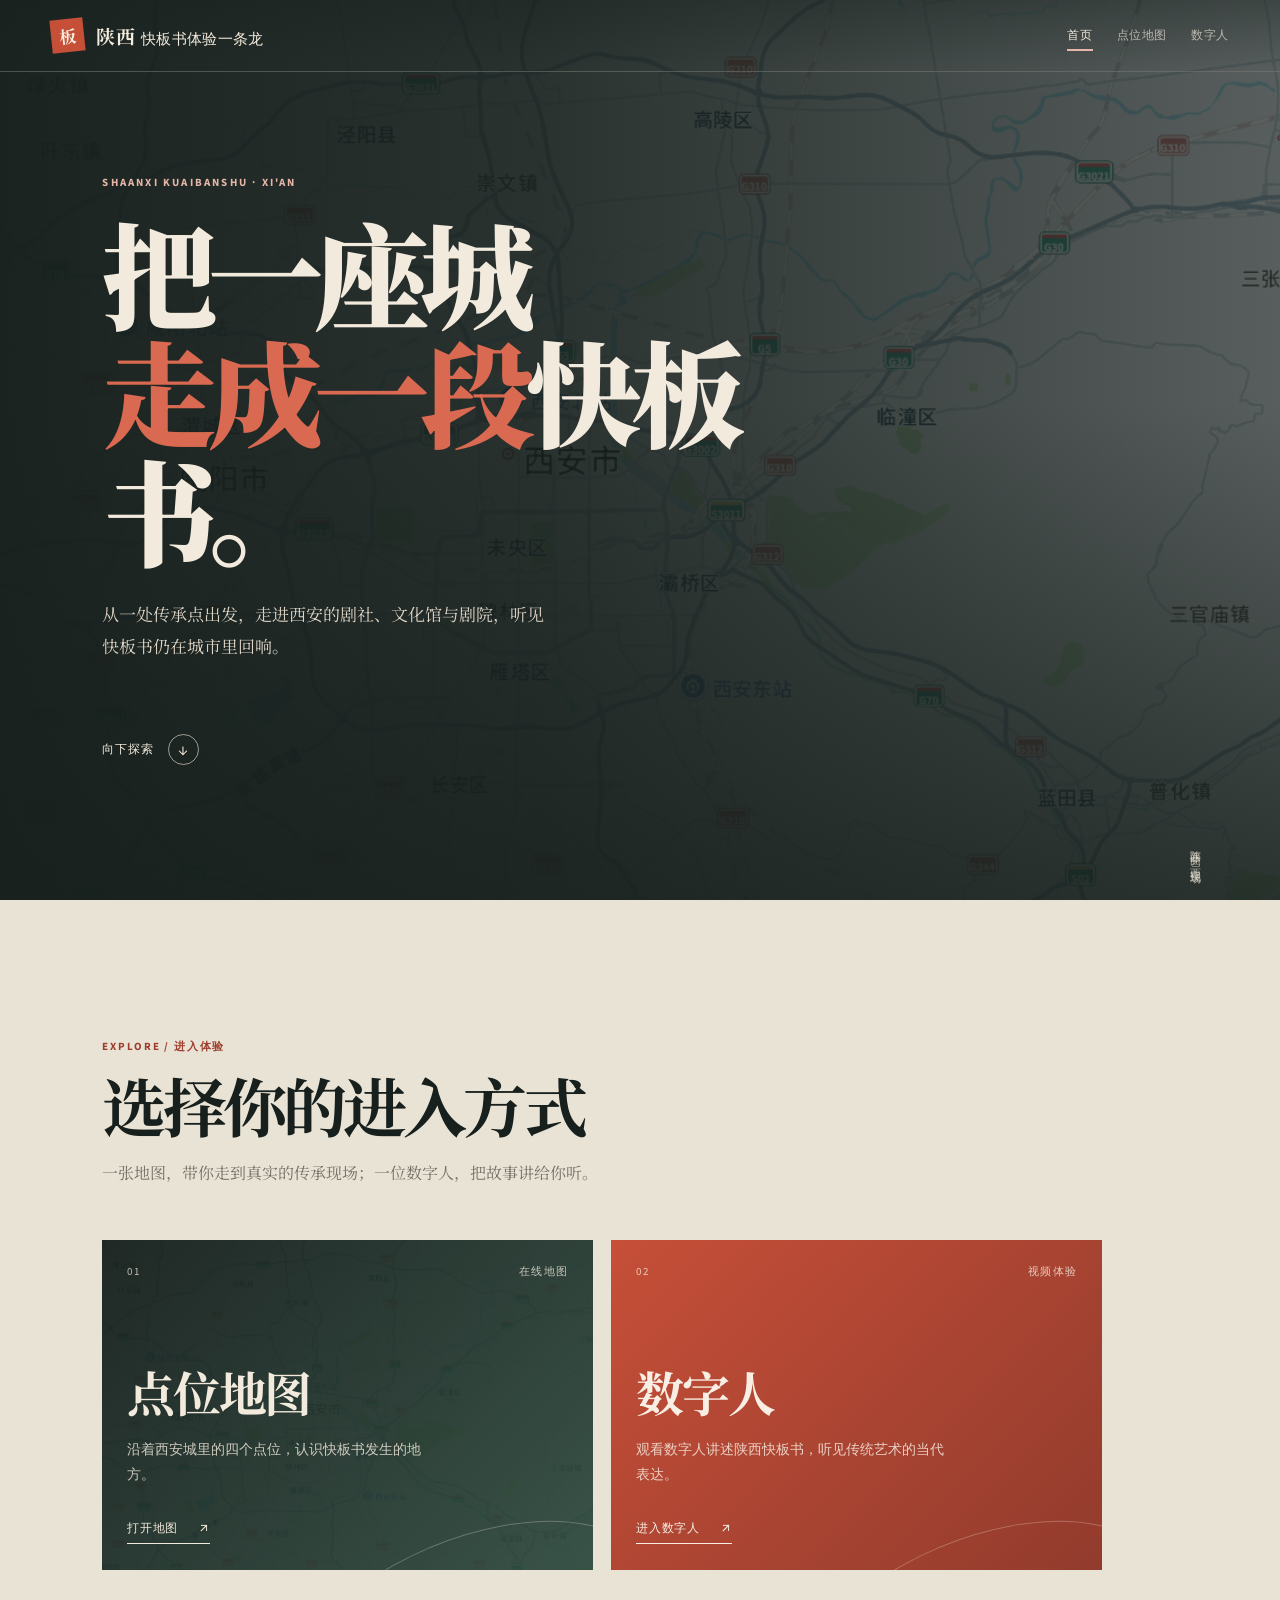
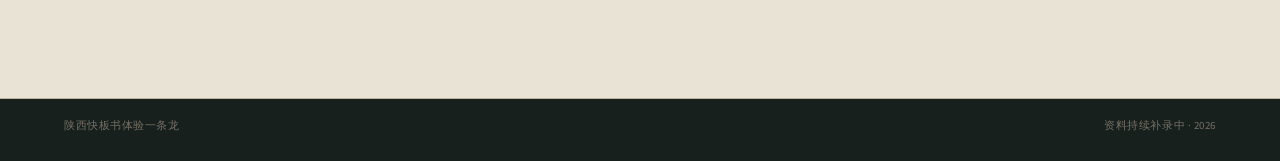
==== commit 4327f2cd: "fix(home): 删除首页标题逗号" ====
--- a/index.html
+++ b/index.html
@@ -26,7 +26,7 @@
         <div class="cover-shade" aria-hidden="true"></div>
         <div class="cover-content">
           <p class="cover-kicker">SHAANXI KUAIBANSHU · XI'AN</p>
-          <h1 id="cover-title">把一座城，<br /><em>走成一段</em>快板书。</h1>
+          <h1 id="cover-title">把一座城<br /><em>走成一段</em>快板书。</h1>
           <p class="cover-intro">从一处传承点出发，走进西安的剧社、文化馆与剧院，听见快板书仍在城市里回响。</p>
           <a class="cover-scroll" href="#entry"><span>向下探索</span><i>↓</i></a>
         </div>
--- a/styles.css
+++ b/styles.css
@@ -143,3 +143,7 @@
   .site-nav a{padding:6px 0}
 }
 
+
+.map-page-actions{max-width:none;margin:28px 0 0;padding:0;justify-content:flex-start}
+@media(max-width:700px){.map-page-actions{margin-top:22px;padding:0;gap:20px;flex-wrap:wrap}}
+
